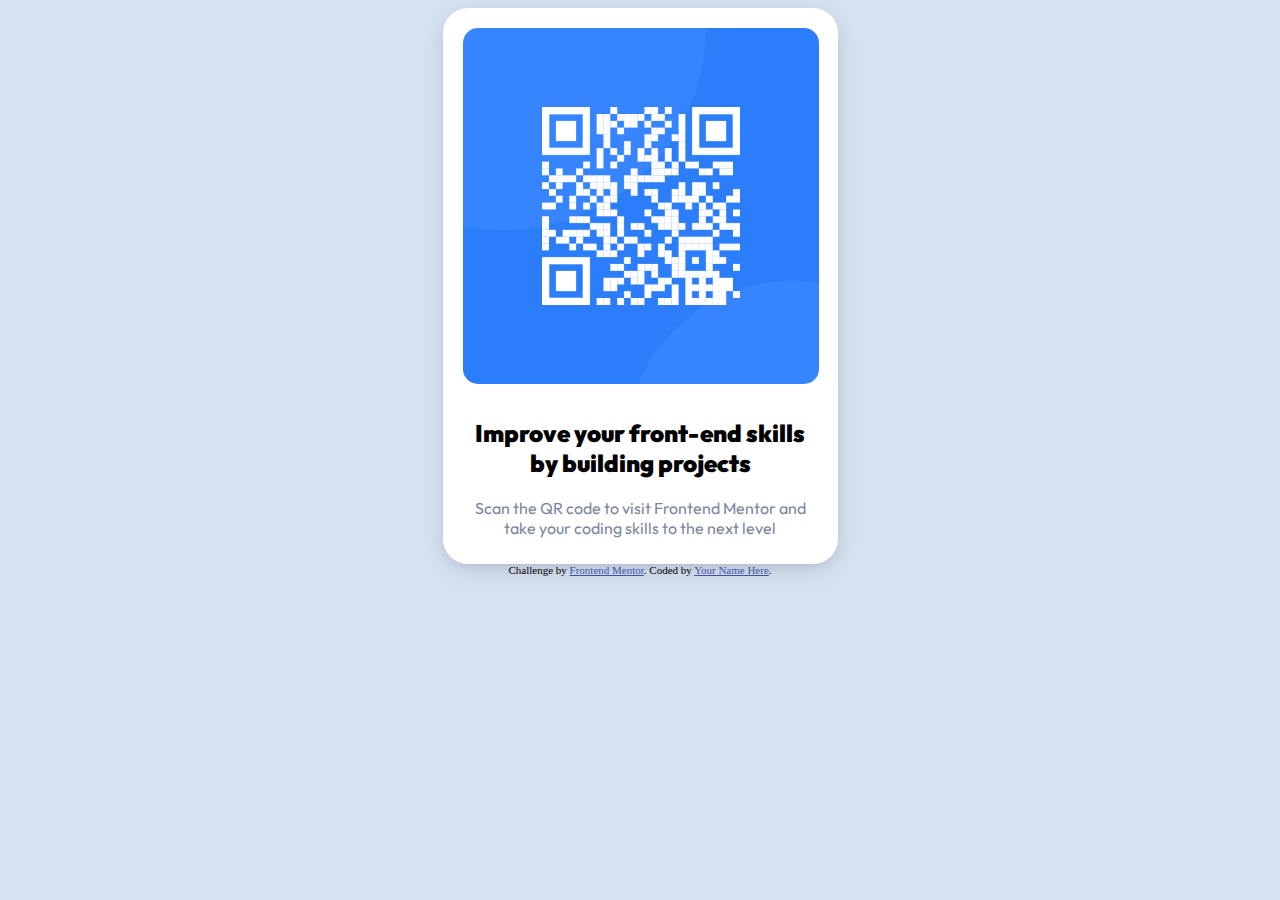
==== index.html @ f9cb4bcf "Add files via upload" ====
<!DOCTYPE html>
<html lang="en">
<head>
  <meta charset="UTF-8">
  <meta name="viewport" content="width=device-width, initial-scale=1.0"> <!-- displays site properly based on user's device -->
  <link rel="stylesheet" href="styles.css">
  <link rel="icon" type="image/png" sizes="32x32" href="./images/favicon-32x32.png">
  <style>
    @import url('https://fonts.googleapis.com/css2?family=Outfit:wght@400;700&display=swap');
  </style>
  <title>Frontend Mentor | QR code component</title>

  <!-- Feel free to remove these styles or customise in your own stylesheet 👍 -->
  <style>
    .attribution { font-size: 11px; text-align: center; }
    .attribution a { color: hsl(228, 45%, 44%); }
  </style>
</head>
<body>
  <div class="mainhead">
    <div class="container">
      <div class="Qr">
        <img src="/images/image-qr-code.png" id="QRIMG" alt="A QR Tag">
      </div>
  
      <div class="discription">
        <h2>
            <b>
            Improve your front-end skills by building projects
          </b> 
        </h2>
      </div>
      
      <div class="paragraph">
        <p>Scan the QR code to visit Frontend Mentor and take your coding skills to the next level</p>
      </div>
    </div>
  </div>
  
  <div class="attribution">
    Challenge by <a href="https://www.frontendmentor.io?ref=challenge" target="_blank">Frontend Mentor</a>. 
    Coded by <a href="#">Your Name Here</a>.
  </div>
</body>
</html>
---- styles.css ----
body{
    background-color: hsl(212, 45%, 89%);
    
}

.Qr{
   
    border-radius: 25px; 
}

.discription{
    
font-family: Outfit;
font-weight: 700;
padding-left: 20px;
padding-right: 20px;
text-align: center;
}
#QRIMG{
    
    width: 95%;
    height: auto;
    padding: 10px;
    object-fit: contain;
    border-radius: 25px;
   
   
}
.paragraph{
   
    padding-left: 20px;
    padding-right: 20px;
    font-family: Outfit;
    font-weight: 400;
    text-align: center;
    color: hsl(220, 15%, 55%);
   
    
}
.container{
   

    -webkit-box-shadow: 0px 6px 22px -6px rgba(123,129,157,0.6);
-moz-box-shadow: 0px 6px 22px -6px rgba(123,129,157,0.6);
box-shadow: 0px 6px 22px -6px rgba(123,129,157,0.6);
    background-color:hsl(0, 0%, 100%);
 
    flex-direction: column;
    width: 375px;
    padding: 10px;
    border-radius: 25px; 
}
.mainhead  {
    display: flex;           /* establish flex container */
    justify-content:space-around; /* center items vertically, in this case */
    
    
}
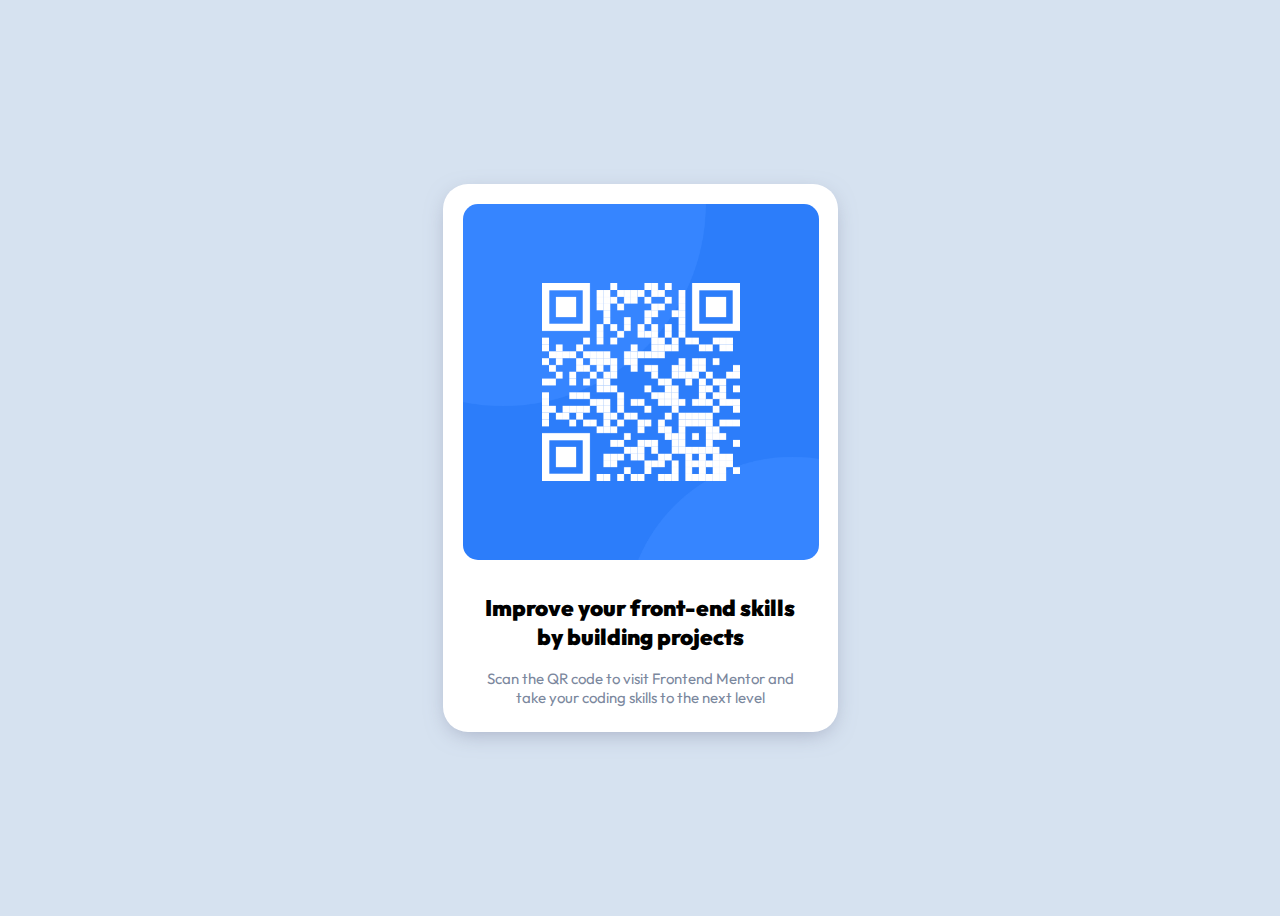
==== commit 04505c7b: "Update index.html" ====
--- a/index.html
+++ b/index.html
@@ -36,10 +36,6 @@
       </div>
     </div>
   </div>
-  
-  <div class="attribution">
-    Challenge by <a href="https://www.frontendmentor.io?ref=challenge" target="_blank">Frontend Mentor</a>. 
-    Coded by <a href="#">Your Name Here</a>.
-  </div>
+
 </body>
-</html>+</html>
--- a/styles.css
+++ b/styles.css
@@ -1,6 +1,26 @@
 body{
     background-color: hsl(212, 45%, 89%);
     
+    
+}
+
+.mainhead  {
+    height: 100vh;
+    width: 100%;
+    display: flex;
+    justify-content: center;
+    align-items: center;
+    
+    
+}
+.container{
+    -webkit-box-shadow: 0px 6px 22px -6px rgba(123,129,157,0.6);
+-moz-box-shadow: 0px 6px 22px -6px rgba(123,129,157,0.6);
+box-shadow: 0px 6px 22px -6px rgba(123,129,157,0.6);
+    background-color:hsl(0, 0%, 100%);
+    width: 375px;
+    padding: 10px;
+    border-radius: 25px; 
 }
 
 .Qr{
@@ -9,7 +29,7 @@
 }
 
 .discription{
-    
+font-size: 15px;
 font-family: Outfit;
 font-weight: 700;
 padding-left: 20px;
@@ -27,7 +47,7 @@
    
 }
 .paragraph{
-   
+    font-size: 15px;
     padding-left: 20px;
     padding-right: 20px;
     font-family: Outfit;
@@ -37,22 +57,4 @@
    
     
 }
-.container{
-   
 
-    -webkit-box-shadow: 0px 6px 22px -6px rgba(123,129,157,0.6);
--moz-box-shadow: 0px 6px 22px -6px rgba(123,129,157,0.6);
-box-shadow: 0px 6px 22px -6px rgba(123,129,157,0.6);
-    background-color:hsl(0, 0%, 100%);
- 
-    flex-direction: column;
-    width: 375px;
-    padding: 10px;
-    border-radius: 25px; 
-}
-.mainhead  {
-    display: flex;           /* establish flex container */
-    justify-content:space-around; /* center items vertically, in this case */
-    
-    
-}
